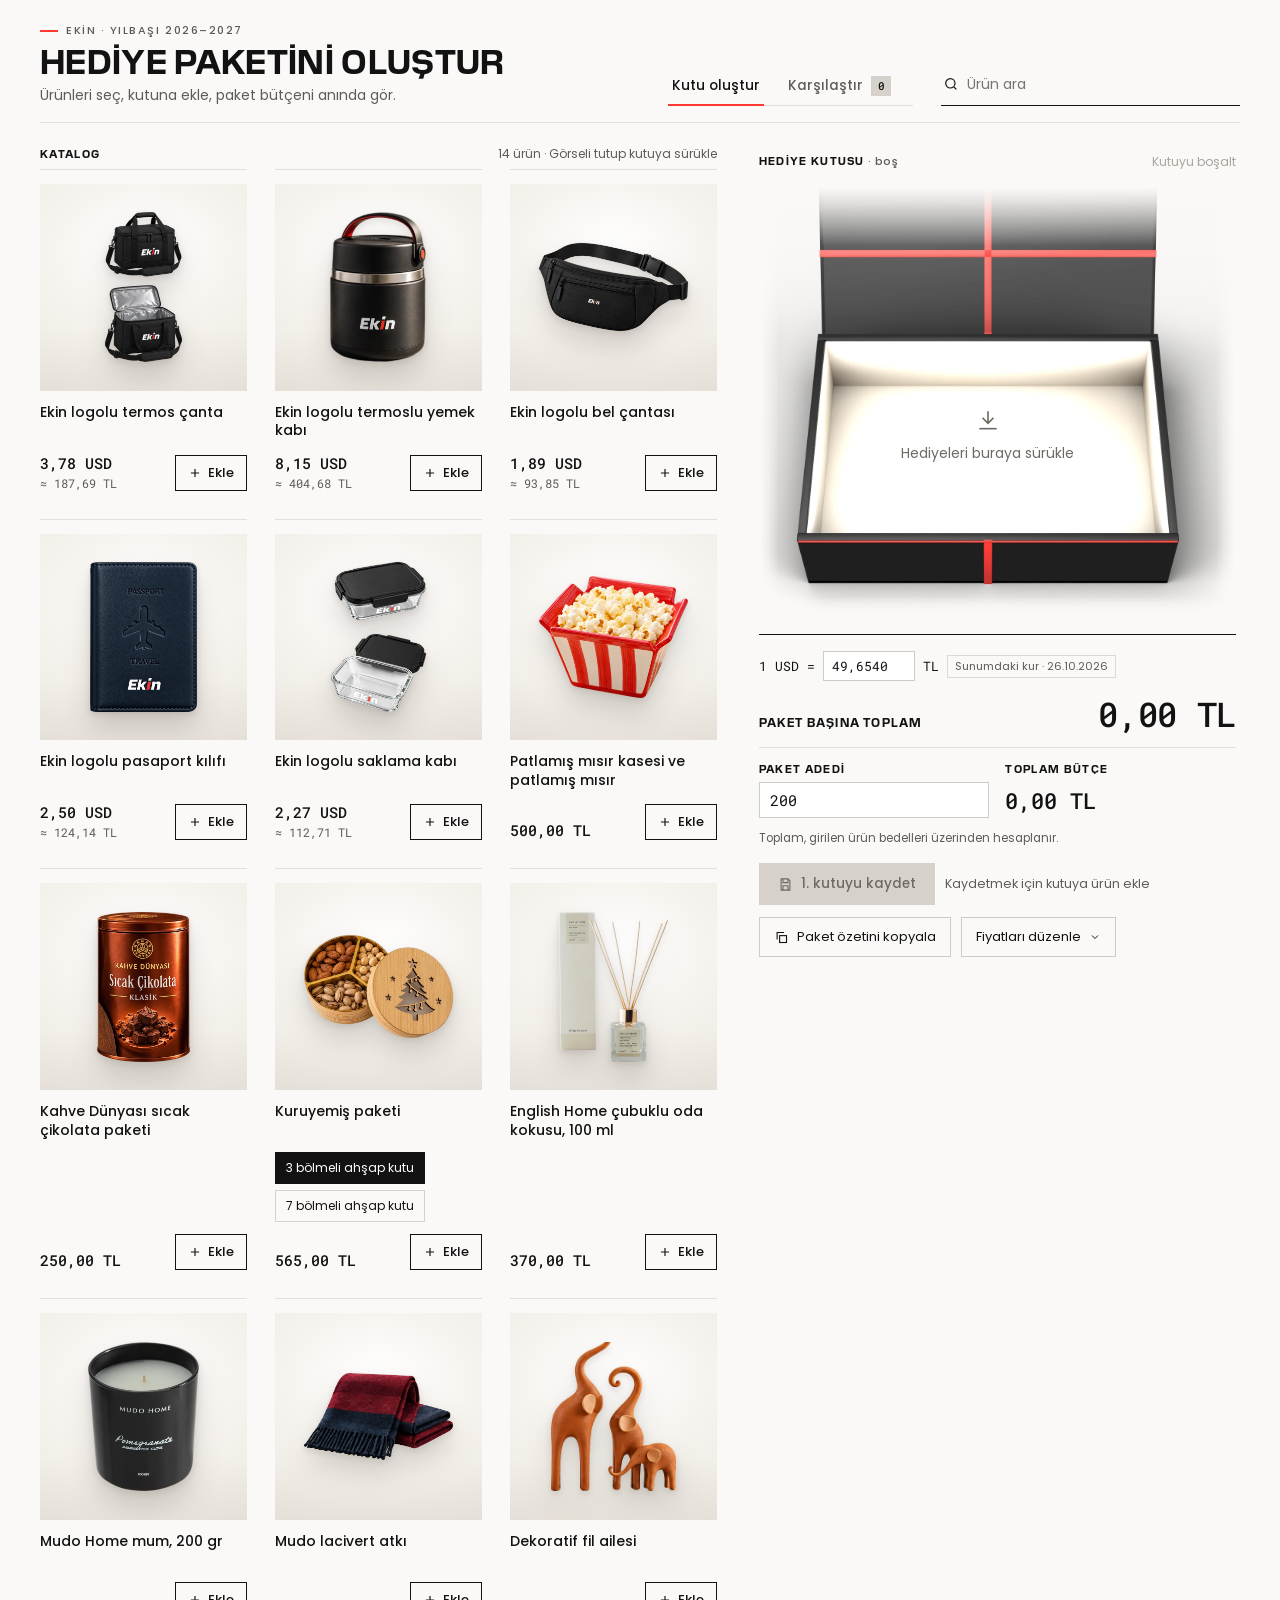
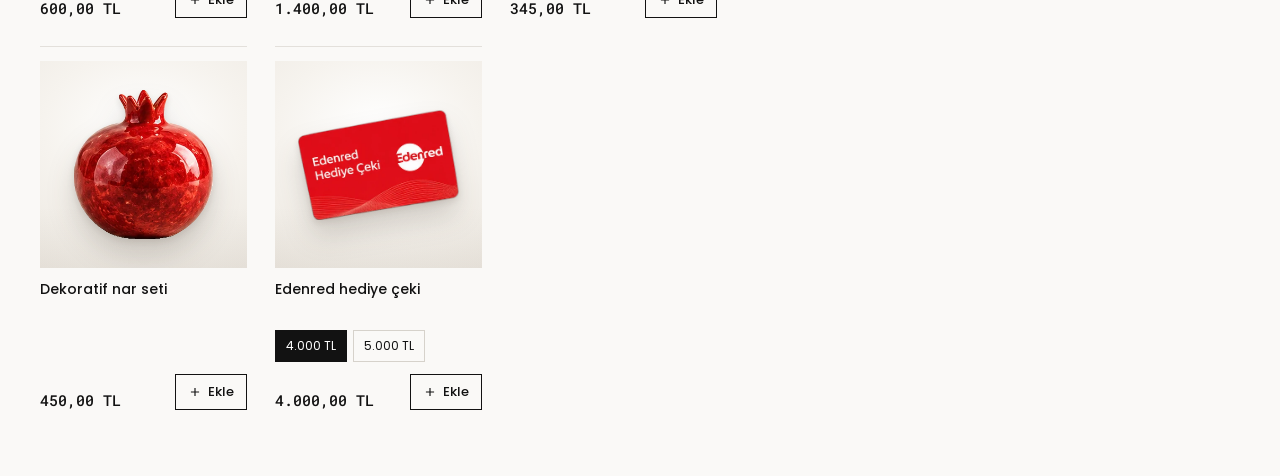
==== index.html @ c3c45898 "Add files via upload" ====
<!doctype html>
<html lang="tr">
<head>
<meta charset="utf-8">
<meta name="viewport" content="width=device-width, initial-scale=1">
<title>Hediye Paketini Oluştur · Ekin</title>
<meta name="description" content="Ürünleri seç, kutuna ekle, paket bütçeni anında gör.">
<link rel="icon" href="data:image/svg+xml,%3Csvg xmlns='http://www.w3.org/2000/svg' viewBox='0 0 32 32'%3E%3Crect width='32' height='32' fill='%23121212'/%3E%3Crect x='14.5' width='3' height='32' fill='%23FF3932'/%3E%3Crect y='11' width='32' height='3' fill='%23FF3932'/%3E%3C/svg%3E">
<link rel="preconnect" href="https://fonts.googleapis.com">
<link rel="preconnect" href="https://fonts.gstatic.com" crossorigin>
<link rel="stylesheet" href="https://fonts.googleapis.com/css2?family=Archivo:wdth,wght@125,700;125,800&family=Poppins:wght@400;500;600&family=Roboto+Mono:wght@400;500&display=swap">
<link rel="stylesheet" href="css/style.css">
</head>
<body>
<div class="page">
  <header class="top">
    <div>
      <div class="eyebrow"><i></i>Ekin · Yılbaşı 2026–2027</div>
      <h1 class="disp">Hediye paketini oluştur</h1>
      <p class="lead">Ürünleri seç, kutuna ekle, paket bütçeni anında gör.</p>
    </div>
    <div class="topright">
      <div class="tabs" role="tablist" aria-label="Görünüm">
        <button type="button" role="tab" id="tab-build" aria-controls="view-build" aria-selected="true">Kutu oluştur</button>
        <button type="button" role="tab" id="tab-compare" aria-controls="view-compare" aria-selected="false">Karşılaştır <span class="tcount mono" id="savedCount">0</span></button>
      </div>
      <label class="search" id="searchWrap">
        <svg width="16" height="16" viewBox="0 0 24 24" fill="none" stroke="currentColor" stroke-width="1.8" aria-hidden="true"><circle cx="11" cy="11" r="7"/><path d="M20 20l-3.5-3.5"/></svg>
        <span class="sr">Ürün ara</span>
        <input type="search" id="search" placeholder="Ürün ara" autocomplete="off">
      </label>
    </div>
  </header>

  <!-- ============ KUTU OLUŞTUR ============ -->
  <main id="view-build" role="tabpanel" aria-labelledby="tab-build" class="view">
    <div class="wrap">
      <section aria-label="Ürün kataloğu">
        <div class="cathead">
          <span class="lbl">Katalog</span>
          <span class="muted small"><span id="catCount">14 ürün</span> · Görseli tutup kutuya sürükle</span>
        </div>
        <div class="grid" id="grid"></div>
        <p class="empty" id="noResults" hidden></p>
      </section>

      <aside class="side" id="kutu" aria-label="Hediye kutusu ve bütçe">
        <div class="boxhead">
          <span class="lbl">Hediye kutusu <span class="muted boxmeta" id="boxMeta">· boş</span></span>
          <span class="headbtns">
            <button type="button" class="tbtn" id="newBox" hidden>Yeni kutu başlat</button>
            <button type="button" class="tbtn" id="clearBox" disabled>Kutuyu boşalt</button>
          </span>
        </div>

        <div class="gbox" id="gbox">
          <img class="g-lid" src="assets/box/lid.webp" alt="" draggable="false">
          <img class="g-body" src="assets/box/body.webp" alt="" draggable="false">
          <svg class="hl" viewBox="0 0 100 100" preserveAspectRatio="none" aria-hidden="true"><polygon id="hlPoly" points=""/></svg>
          <div class="g-open">
            <div class="drop" id="dropMsg">
              <svg width="26" height="26" viewBox="0 0 24 24" fill="none" stroke="currentColor" stroke-width="1.5" aria-hidden="true"><path d="M12 4v11M7 10l5 5 5-5"/><path d="M4 20h16"/></svg>
              <span id="dropText">Hediyeleri buraya sürükle</span>
            </div>
          </div>
          <div class="g-in" id="liner"><div class="tiles" id="tiles"></div></div>
          <img class="g-front" src="assets/box/front.webp" alt="" draggable="false">
        </div>

        <div class="lines" id="lines"></div>

        <div class="sum">
          <div class="rate">
            <label for="rate" class="mono">1 USD =</label>
            <input id="rate" inputmode="decimal" autocomplete="off">
            <span class="mono">TL</span>
            <span class="tag" id="rateTag"></span>
            <button type="button" class="tbtn" id="resetRate" hidden>Sunumdaki kura dön</button>
          </div>
          <div class="warnTxt" id="rateBad" hidden>Geçerli bir kur gir. USD ürünler hesaba katılamıyor.</div>

          <div class="big">
            <span class="k" id="ppLabel">Paket başına toplam</span>
            <span class="v mono" id="ppValue" aria-live="polite">0,00 TL</span>
          </div>
          <div class="warn" id="missWarn" role="status" hidden>
            <svg width="16" height="16" viewBox="0 0 24 24" fill="none" stroke="currentColor" stroke-width="1.8" aria-hidden="true"><path d="M12 3l10 18H2z"/><path d="M12 10v5M12 18v.5"/></svg>
            <span id="missText"></span>
          </div>

          <div class="row2">
            <div class="fld">
              <label for="pack" class="lbl">Paket adedi</label>
              <input id="pack" inputmode="numeric" autocomplete="off">
            </div>
            <div class="fld">
              <span class="lbl" id="budgetLabel">Toplam bütçe</span>
              <span class="budget mono" id="budgetValue" aria-live="polite">0,00 TL</span>
            </div>
          </div>
          <p class="note">Toplam, girilen ürün bedelleri üzerinden hesaplanır.</p>

          <div class="saveArea" id="saveArea"></div>

          <div class="saved" id="savedWrap" hidden>
            <div class="savedHead"><span class="lbl">Kaydedilen kutular</span><button type="button" class="tbtn" data-goto="compare">Karşılaştır</button></div>
            <ul class="savedList" id="savedList"></ul>
          </div>

          <div class="acts">
            <button type="button" class="sbtn" id="copyBtn">
              <svg width="15" height="15" viewBox="0 0 24 24" fill="none" stroke="currentColor" stroke-width="1.8" aria-hidden="true"><rect x="9" y="9" width="11" height="11"/><path d="M5 15V4h11"/></svg>
              <span>Paket özetini kopyala</span>
            </button>
            <button type="button" class="sbtn" id="editToggle" aria-expanded="false" aria-controls="editor">
              Fiyatları düzenle
              <svg class="chev" width="12" height="12" viewBox="0 0 24 24" fill="none" stroke="currentColor" stroke-width="2" aria-hidden="true"><path d="M6 9l6 6 6-6"/></svg>
            </button>
          </div>
          <pre class="copyOut mono" id="copyOut" hidden></pre>
          <div class="ed" id="editor" hidden></div>
        </div>
      </aside>
    </div>
  </main>

  <!-- ============ KARŞILAŞTIR ============ -->
  <section id="view-compare" role="tabpanel" aria-labelledby="tab-compare" class="view" hidden>
    <div class="cmpTop">
      <div>
        <span class="lbl">Kutuları karşılaştır</span>
        <p class="muted small" id="cmpBasis"></p>
      </div>
      <div class="acts" style="margin-top:0">
        <button type="button" class="sbtn" id="copyCompare">
          <svg width="15" height="15" viewBox="0 0 24 24" fill="none" stroke="currentColor" stroke-width="1.8" aria-hidden="true"><rect x="9" y="9" width="11" height="11"/><path d="M5 15V4h11"/></svg>
          <span>Karşılaştırmayı kopyala</span>
        </button>
      </div>
    </div>
    <div id="compareBody"></div>
    <pre class="copyOut mono" id="copyOut2" hidden></pre>
  </section>
</div>

<div class="mbar" id="mbar">
  <div>
    <div class="mk" id="mbarLabel">Paket başına toplam</div>
    <div class="mv mono" id="mbarValue">0,00 TL</div>
  </div>
  <a href="#kutu">Kutuya git</a>
</div>

<div class="toast" id="toast" role="status" aria-live="polite" hidden><span id="toastText"></span><button type="button" class="tbtn light" id="toastUndo" hidden>Geri al</button></div>
<div id="ghostLayer" aria-hidden="true"></div>
<div class="sr" id="live" aria-live="polite"></div>

<script src="js/data.js"></script>
<script src="js/app.js"></script>
</body>
</html>
---- css/style.css ----
/* Ekin · Hediye paketini oluştur */

/* Pilat kurumsal fontu (General Type Studio) — assets/fonts/Pilat-Bold.woff2 */
@font-face {
  font-family: 'Pilat';
  src: url('../assets/fonts/Pilat-Bold.woff2') format('woff2');
  font-weight: 700 800;
  font-display: swap;
}

:root {
  --red: #FF3932;
  --ink: #121212;
  --bg: #FAF9F7;
  --plane: #F1EEE9;
  --line: #E3E0DB;
  --line2: #EDEAE5;
  --muted: #5E5B57;
  --spring: cubic-bezier(.34, 1.56, .64, 1);
  --out: cubic-bezier(.2, .8, .2, 1);
}

* { box-sizing: border-box; }
html { scroll-behavior: smooth; }
body {
  margin: 0; background: var(--bg); color: var(--ink);
  font-family: 'Poppins', system-ui, sans-serif; -webkit-font-smoothing: antialiased;
}
button, input, select { font: inherit; color: inherit; }
[hidden] { display: none !important; }
a { color: var(--ink); }
a:hover { color: var(--red); }
.mono { font-family: 'Roboto Mono', ui-monospace, monospace; font-variant-numeric: tabular-nums; }
.disp { font-family: 'Pilat', 'Archivo', sans-serif; font-stretch: 125%; font-weight: 800; text-transform: uppercase; letter-spacing: .01em; }
.sr { position: absolute; width: 1px; height: 1px; padding: 0; margin: -1px; overflow: hidden; clip: rect(0,0,0,0); white-space: nowrap; border: 0; }
.muted { color: var(--muted); }
.small { font-size: 12px; }
.lbl { font-family: 'Pilat', 'Poppins', sans-serif; font-size: 11px; letter-spacing: .12em; text-transform: uppercase; font-weight: 700; }

.page { max-width: 1440px; margin: 0 auto; padding: 22px 40px 48px; }

/* ---------- üst bölüm ---------- */
.top { display: flex; align-items: flex-end; justify-content: space-between; gap: 24px; flex-wrap: wrap; padding-bottom: 16px; border-bottom: 1px solid var(--line); }
.eyebrow { font-size: 11px; letter-spacing: .14em; text-transform: uppercase; color: var(--muted); font-weight: 500; display: flex; align-items: center; gap: 8px; }
.eyebrow i { display: inline-block; width: 18px; height: 2px; background: var(--red); }
h1.disp { margin: 6px 0 4px; font-size: 34px; line-height: 1.05; }
.lead { margin: 0; font-size: 14px; color: var(--muted); }
.topright { display: flex; align-items: flex-end; gap: 28px; flex-wrap: wrap; }
.tabs { display: flex; gap: 2px; border-bottom: 1px solid var(--line); }
.tabs button { position: relative; border: 0; background: transparent; padding: 8px 4px 9px; margin-right: 18px; font-size: 13.5px; font-weight: 500; color: var(--muted); cursor: pointer; display: inline-flex; align-items: center; gap: 8px; }
.tabs button[aria-selected="true"] { color: var(--ink); }
.tabs button::after { content: ""; position: absolute; left: 0; right: 0; bottom: -1px; height: 2px; background: var(--red); transform: scaleX(0); transform-origin: left; transition: transform .35s var(--out); }
.tabs button[aria-selected="true"]::after { transform: scaleX(1); }
.tabs button:focus-visible { outline: 2px solid var(--red); outline-offset: 2px; }
.tcount { min-width: 20px; height: 20px; padding: 0 6px; display: inline-flex; align-items: center; justify-content: center; font-size: 11px; background: var(--ink); color: #fff; }
.tcount.zero { background: #D6D2CB; color: var(--ink); }
.search { display: flex; align-items: center; gap: 8px; border-bottom: 1px solid var(--ink); padding: 6px 2px; min-width: 240px; }
.search input { border: 0; background: transparent; outline: none; font-size: 14px; width: 100%; padding: 4px 0; }
.search svg { flex: none; }

.view { animation: viewIn .45s var(--out); }
@keyframes viewIn { from { opacity: 0; transform: translateY(10px); } to { opacity: 1; transform: none; } }

/* ---------- katalog ---------- */
.wrap { display: grid; grid-template-columns: minmax(0, 7fr) minmax(0, 5fr); gap: 40px; align-items: start; padding-top: 22px; }
.cathead { display: flex; justify-content: space-between; align-items: baseline; gap: 12px; margin-bottom: 6px; }
.grid { display: grid; grid-template-columns: repeat(auto-fill, minmax(196px, 1fr)); column-gap: 28px; row-gap: 10px; }
.pc { border-top: 1px solid var(--line); padding: 14px 0 18px; display: flex; flex-direction: column; gap: 12px; }
.pimg { position: relative; aspect-ratio: 1 / 1; background: radial-gradient(115% 85% at 50% 32%, #FFFFFF 0%, #F6F3EE 42%, #EAE5DD 100%); display: flex; align-items: center; justify-content: center; cursor: grab; touch-action: pan-y; user-select: none; -webkit-user-select: none; -webkit-touch-callout: none; overflow: hidden; }
.pimg::before { content: ""; position: absolute; left: 0; right: 0; bottom: 0; height: 30%; background: linear-gradient(rgba(60, 45, 30, 0), rgba(60, 45, 30, .045)); pointer-events: none; }
.pimg img { position: relative; max-width: 78%; max-height: 78%; width: auto; height: auto; object-fit: contain; pointer-events: none; filter: drop-shadow(0 16px 14px rgba(50, 36, 22, .16)) drop-shadow(0 3px 3px rgba(50, 36, 22, .12)); transition: transform .45s var(--spring), opacity .25s, filter .3s; }
.pc:hover .pimg img { transform: translateY(-6px) scale(1.03); filter: drop-shadow(0 24px 18px rgba(50, 36, 22, .18)) drop-shadow(0 4px 4px rgba(50, 36, 22, .1)); }
.pimg.press img { transform: scale(.94); }
.pimg.lifting img { opacity: .18; transform: scale(.9); filter: grayscale(1); }
.pimg::after { content: ""; position: absolute; inset: 0; border: 1.5px solid var(--red); opacity: 0; transform: scale(.98); transition: opacity .2s, transform .3s var(--out); pointer-events: none; }
.pimg.lifting::after { opacity: .5; transform: none; border-style: dashed; }
.inbox { position: absolute; left: 10px; top: 10px; font-size: 11px; font-weight: 500; background: var(--ink); color: #fff; padding: 3px 8px; letter-spacing: .02em; }
.inbox.pop { animation: pop .45s var(--spring); }
@keyframes pop { 0% { transform: scale(.6); } 100% { transform: scale(1); } }
.upl { position: relative; display: flex; flex-direction: column; align-items: center; justify-content: center; gap: 8px; font-size: 13px; color: var(--muted); cursor: pointer; padding: 24px; text-align: center; border: 1px dashed #BDB8B0; width: 72%; height: 72%; }
.upl:hover { border-color: var(--red); color: var(--ink); }
.upl input { position: absolute; width: 1px; height: 1px; opacity: 0; }
.upl:focus-within { outline: 2px solid var(--red); outline-offset: 2px; }
.pname { margin: 0; font-size: 14px; font-weight: 500; line-height: 1.35; min-height: 38px; }
.seg { display: flex; flex-wrap: wrap; gap: 6px; }
.seg button { border: 1px solid #D6D2CB; background: transparent; font-size: 12px; padding: 5px 10px; cursor: pointer; min-height: 32px; transition: background .2s, color .2s, border-color .2s; }
.seg button[aria-pressed="true"] { border-color: var(--ink); background: var(--ink); color: #fff; }
.prow { display: flex; align-items: flex-end; justify-content: space-between; gap: 10px; margin-top: auto; }
.pp { display: flex; flex-direction: column; gap: 2px; min-width: 0; }
.pmain { font-size: 15px; font-weight: 500; }
.psub { font-size: 12px; color: var(--muted); }
.pmiss { font-size: 13px; color: #A8261F; }
.add { display: inline-flex; align-items: center; gap: 6px; border: 1px solid var(--ink); background: transparent; padding: 0 12px; height: 36px; font-size: 13px; font-weight: 500; cursor: pointer; flex: none; transition: background .15s, color .15s, transform .2s var(--spring); }
.add:hover { background: var(--ink); color: #fff; }
.add:active { transform: scale(.94); }
.empty { padding: 40px 0; color: var(--muted); font-size: 14px; }
.add:focus-visible, .seg button:focus-visible, .ibtn:focus-visible, .tbtn:focus-visible, .pbtn:focus-visible, .sbtn:focus-visible { outline: 2px solid var(--red); outline-offset: 2px; }

/* ---------- yan alan ---------- */
.side { position: sticky; top: 14px; max-height: calc(100vh - 28px); overflow: auto; padding: 2px 4px 8px 2px; scrollbar-width: thin; }
.boxhead { display: flex; justify-content: space-between; align-items: center; gap: 12px; margin-bottom: 8px; }
.boxmeta { font-family: 'Poppins', system-ui, sans-serif; font-weight: 500; letter-spacing: .04em; text-transform: none; }
.headbtns { display: flex; gap: 14px; }
.tbtn { border: 0; background: transparent; font-size: 12px; text-decoration: underline; text-underline-offset: 3px; cursor: pointer; padding: 6px 0; color: var(--ink); }
.tbtn:hover:not(:disabled) { color: var(--red); }
.tbtn:disabled { color: #A9A49C; cursor: default; text-decoration: none; }
.tbtn.light { color: #fff; }

/* ---------- hediye kutusu (Blender render'ı, 3 katman) ----------
   g-lid: arkadaki kapak · g-body: kutu gövdesi · g-in: ürünler · g-front: ön duvar (ürünlerin alt kısmını örter)
   --op-*: kutu ağzı (iç kenar) · --in-*: ürünlerin dizildiği alan. Değerler render'dan hesaplandı (assets/box/box.json). */
.gbox { position: relative; width: 100%; max-width: 680px; margin: 0 auto; aspect-ratio: var(--ar); transition: transform .45s var(--spring); }
.gbox > img { position: absolute; inset: 0; width: 100%; height: 100%; pointer-events: none; user-select: none; -webkit-user-drag: none; }
.g-lid { transform-origin: 50% 46%; transition: transform .55s var(--spring); }
body.is-dragging .g-lid { transform: translateY(-1.6%); }
.gbox.over .g-lid { transform: translateY(-4.2%) rotate(-1deg); }
.gbox.over { transform: scale(1.015); }
.g-open { position: absolute; left: var(--op-l); top: var(--op-t); width: var(--op-w); height: var(--op-h); pointer-events: none; }
.g-in { position: absolute; left: var(--in-l); top: var(--in-t); width: var(--in-w); height: var(--in-h); }
.g-front { z-index: 2; }
.hl { position: absolute; inset: 0; width: 100%; height: 100%; overflow: visible; opacity: 0; transition: opacity .2s; pointer-events: none; }
.hl polygon { fill: rgba(255, 57, 50, .04); stroke: var(--red); stroke-width: 1.6; stroke-dasharray: 6 5; vector-effect: non-scaling-stroke; }
body.is-dragging .hl { opacity: .45; }
.gbox.over .hl { opacity: 1; }
.gbox.over .hl polygon { stroke-dasharray: none; fill: rgba(255, 57, 50, .06); }
.drop { position: absolute; inset: 0; font-size: 14px; color: #6E6A64; text-align: center; display: flex; flex-direction: column; align-items: center; justify-content: center; gap: 10px; transition: opacity .25s, transform .4s var(--spring); }
.drop svg { transition: transform .45s var(--spring); }
body.is-dragging .drop svg { transform: translateY(4px); animation: nudge 1s ease-in-out infinite; }
.gbox.over .drop { color: var(--ink); transform: scale(1.04); }
@keyframes nudge { 50% { transform: translateY(9px); } }
.tiles { position: relative; width: 100%; height: 100%; }
.bt { position: absolute; display: flex; flex-direction: column; align-items: center; justify-content: flex-end; }
.bt img { max-width: 100%; max-height: 100%; object-fit: contain; filter: drop-shadow(0 8px 6px rgba(30, 22, 14, .22)) drop-shadow(0 2px 2px rgba(30, 22, 14, .14)); pointer-events: none; }
.bt.hide { visibility: hidden; }
.bt .ph { font-size: 11px; color: var(--muted); border: 1px dashed #BDB8B0; display: flex; align-items: center; justify-content: center; text-align: center; padding: 6px; width: 100%; height: 100%; background: rgba(255,255,255,.5); }
.qb { position: absolute; right: 0; top: 0; font-size: 11px; background: var(--ink); color: #fff; padding: 2px 6px; z-index: 3; }
.qb.pop { animation: pop .45s var(--spring); }



/* box-geometry */
.gbox { --ar: 1250 / 1130; --op-l: 9.830%; --op-t: 35.806%; --op-w: 76.339%; --op-h: 44.869%; --in-l: 16.501%; --in-t: 19.806%; --in-w: 62.998%; --in-h: 63.869%; }

/* ---------- satırlar ---------- */
.lines { margin-top: 14px; border-top: 1px solid var(--line); }
.lines:empty { border-top: 0; }
.ln { display: grid; grid-template-columns: 40px minmax(0, 1fr) auto auto 32px; gap: 10px; align-items: center; padding: 10px 0; border-bottom: 1px solid var(--line2); }
.ln.enter { animation: lnIn .45s var(--out); }
@keyframes lnIn { from { opacity: 0; transform: translateX(14px); } to { opacity: 1; transform: none; } }
.lth { width: 40px; height: 40px; background: radial-gradient(circle at 50% 35%, #FFFFFF, #ECE7E0); display: flex; align-items: center; justify-content: center; }
.lth img { max-width: 34px; max-height: 34px; object-fit: contain; }
.lname { font-size: 13px; font-weight: 500; line-height: 1.3; }
.lunit { font-size: 11.5px; color: var(--muted); margin-top: 2px; }
.lmiss { display: flex; gap: 6px; align-items: center; margin-top: 6px; flex-wrap: wrap; }
.lmiss input, .ed input { width: 124px; border: 1px solid #CFCAC2; background: #fff; padding: 5px 8px; font-size: 13px; font-family: 'Roboto Mono', monospace; }
.lmiss select, .ed select { border: 1px solid #CFCAC2; background: #fff; padding: 5px 6px; font-size: 12.5px; }
.warnTxt { font-size: 11.5px; color: #A8261F; margin-top: 6px; }
.qty { display: flex; align-items: center; border: 1px solid #D6D2CB; height: 32px; }
.ibtn { width: 30px; height: 30px; border: 0; background: transparent; cursor: pointer; display: flex; align-items: center; justify-content: center; padding: 0; transition: color .15s, transform .2s var(--spring); }
.ibtn:hover:not(:disabled) { color: var(--red); }
.ibtn:active:not(:disabled) { transform: scale(.85); }
.ibtn:disabled { color: #BDB8B0; cursor: default; }
.qty span { min-width: 24px; text-align: center; font-size: 13px; display: inline-block; }
.qty span.bump { animation: pop .35s var(--spring); }
.ltot { font-size: 13px; text-align: right; min-width: 92px; }
.rm { width: 32px; height: 32px; }

/* ---------- özet ---------- */
.sum { margin-top: 18px; padding-top: 16px; border-top: 1.5px solid var(--ink); }
.rate { display: flex; align-items: center; gap: 8px; flex-wrap: wrap; font-size: 13px; }
.rate input { width: 92px; border: 1px solid #CFCAC2; background: #fff; padding: 5px 8px; font-size: 13px; font-family: 'Roboto Mono', monospace; }
.tag { font-size: 11px; color: var(--muted); border: 1px solid #DDD9D2; padding: 2px 7px; }
.big { display: flex; justify-content: space-between; align-items: flex-end; gap: 12px; margin-top: 16px; }
.big .v { font-size: 34px; font-weight: 500; line-height: 1; letter-spacing: -.01em; }
.big .k { font-family: 'Pilat', 'Poppins', sans-serif; font-size: 12px; letter-spacing: .1em; text-transform: uppercase; font-weight: 700; }
.warn { margin-top: 10px; display: flex; gap: 8px; align-items: flex-start; font-size: 12.5px; color: #7A1A15; background: #FFF1EF; padding: 8px 10px; }
.warn svg { flex: none; margin-top: 1px; }
.row2 { display: grid; grid-template-columns: 1fr 1fr; gap: 16px; margin-top: 16px; padding-top: 14px; border-top: 1px solid var(--line); }
.fld { display: flex; flex-direction: column; gap: 6px; }
.fld input { border: 1px solid #CFCAC2; background: #fff; padding: 7px 10px; font-size: 15px; font-family: 'Roboto Mono', monospace; width: 100%; }
.budget { font-size: 22px; font-weight: 500; padding-top: 4px; }
.note { font-size: 11.5px; color: var(--muted); margin: 12px 0 0; }

.saveArea { display: flex; flex-wrap: wrap; gap: 10px; align-items: center; margin-top: 16px; }
.saveState { font-size: 12.5px; color: var(--muted); display: inline-flex; align-items: center; gap: 6px; }
.acts { display: flex; gap: 10px; margin-top: 12px; flex-wrap: wrap; }
.pbtn { display: inline-flex; align-items: center; gap: 8px; height: 42px; padding: 0 18px; border: 1px solid var(--ink); background: var(--ink); color: #fff; font-size: 13.5px; font-weight: 500; cursor: pointer; transition: background .2s, border-color .2s, transform .2s var(--spring); }
.pbtn:hover:not(:disabled) { background: var(--red); border-color: var(--red); }
.pbtn:active:not(:disabled) { transform: scale(.96); }
.pbtn:disabled { background: #D6D2CB; border-color: #D6D2CB; color: #6E6A64; cursor: default; }
.sbtn { display: inline-flex; align-items: center; gap: 8px; height: 40px; padding: 0 14px; border: 1px solid #CFCAC2; background: transparent; font-size: 13px; cursor: pointer; transition: border-color .2s; }
.sbtn:hover { border-color: var(--ink); }
.chev { transition: transform .3s var(--out); }
[aria-expanded="true"] .chev { transform: rotate(180deg); }

.saved { margin-top: 18px; padding-top: 12px; border-top: 1px solid var(--line); }
.savedHead { display: flex; justify-content: space-between; align-items: center; }
.savedList { list-style: none; margin: 6px 0 0; padding: 0; }
.savedList li { display: grid; grid-template-columns: minmax(0, 1fr) auto auto auto; gap: 10px; align-items: center; padding: 8px 0; border-bottom: 1px solid var(--line2); font-size: 13px; }
.savedList li.active { box-shadow: inset 2px 0 0 var(--red); padding-left: 10px; }
.savedList li.enter { animation: lnIn .5s var(--out); }
.savedList .sname { font-weight: 500; }
.savedList .smeta { font-size: 11.5px; color: var(--muted); }
.savedList .sval { font-size: 12.5px; text-align: right; }
.editing { font-size: 10.5px; letter-spacing: .08em; text-transform: uppercase; color: var(--red); margin-left: 6px; }

.ed { margin-top: 12px; border-top: 1px solid var(--line); }
.edr { display: grid; grid-template-columns: minmax(0, 1fr) auto auto; gap: 8px; align-items: center; padding: 8px 0; border-bottom: 1px solid var(--line2); font-size: 12.5px; }
.edr .tools { grid-column: 1 / -1; display: flex; gap: 12px; }
.edr .tools label { font-size: 11.5px; text-decoration: underline; text-underline-offset: 3px; cursor: pointer; position: relative; }
.edr .tools input { position: absolute; width: 1px; height: 1px; opacity: 0; }
.copyOut { white-space: pre-wrap; font-size: 11.5px; background: #fff; border: 1px solid #DDD9D2; padding: 10px; margin-top: 10px; user-select: all; -webkit-user-select: all; }

/* ---------- sürükleme hayaleti ---------- */
#ghostLayer { position: fixed; inset: 0; pointer-events: none; z-index: 60; }
.ghost { position: absolute; left: 0; top: 0; width: 120px; height: 120px; display: flex; align-items: center; justify-content: center; will-change: transform; }
.ghost .gcard { position: absolute; inset: 0; background: rgba(250, 249, 247, .92); border: 1px solid var(--line); box-shadow: 0 18px 36px rgba(0, 0, 0, .16), 0 4px 10px rgba(0, 0, 0, .08); transition: opacity .25s; }
.ghost.landing .gcard { opacity: 0; }
.ghost img { position: relative; max-width: 84%; max-height: 84%; object-fit: contain; }
.ghost span { position: relative; font-size: 11px; padding: 8px; text-align: center; }
.flyclone { position: fixed; z-index: 55; pointer-events: none; overflow: hidden; transform-origin: 0 0; }

/* ---------- karşılaştırma ---------- */
.cmpTop { display: flex; justify-content: space-between; align-items: flex-end; gap: 16px; flex-wrap: wrap; padding-top: 22px; margin-bottom: 18px; }
.cmpTop p { margin: 6px 0 0; }
.cmpEmpty { padding: 64px 0; text-align: center; color: var(--muted); font-size: 14px; display: flex; flex-direction: column; align-items: center; gap: 16px; }
.cards { display: grid; grid-auto-flow: column; grid-auto-columns: minmax(280px, 380px); gap: 28px; overflow-x: auto; padding-bottom: 8px; scroll-snap-type: x proximity; }
.ccard { scroll-snap-align: start; border-top: 1.5px solid var(--ink); padding-top: 14px; display: flex; flex-direction: column; gap: 12px; animation: viewIn .5s var(--out) backwards; }
.ccard.low { border-top-color: var(--red); }
.ccard .cname { border: 0; border-bottom: 1px solid transparent; background: transparent; font-size: 16px; font-weight: 600; padding: 2px 0; width: 100%; }
.ccard .cname:hover, .ccard .cname:focus { border-bottom-color: var(--line); outline: none; }
.chead { display: flex; justify-content: space-between; align-items: center; gap: 10px; }
.lowtag { font-size: 10.5px; letter-spacing: .08em; text-transform: uppercase; background: var(--red); color: #fff; padding: 3px 7px; white-space: nowrap; }
.difftag { font-size: 11.5px; color: var(--muted); white-space: nowrap; }
.gbox.mini { max-width: none; }
.gbox.mini .qb { font-size: 10px; padding: 1px 4px; }
.gbox.mini .drop { font-size: 12px; }
.cmeta { font-size: 12px; color: var(--muted); }
.cval { font-size: 26px; font-weight: 500; line-height: 1.1; }
.cbud { font-size: 13px; }
.cacts { display: flex; gap: 10px; flex-wrap: wrap; }
.matrix { width: 100%; border-collapse: collapse; margin-top: 36px; font-size: 13px; }
.mwrap { overflow-x: auto; }
.matrix th, .matrix td { padding: 10px 12px; border-bottom: 1px solid var(--line2); text-align: right; vertical-align: middle; }
.matrix th:first-child, .matrix td:first-child { text-align: left; padding-left: 0; }
.matrix thead th { font-family: 'Pilat', 'Poppins', sans-serif; font-size: 11px; letter-spacing: .1em; text-transform: uppercase; font-weight: 700; border-bottom: 1.5px solid var(--ink); }
.matrix .pcell { display: flex; align-items: center; gap: 10px; }
.matrix .pcell img { width: 30px; height: 30px; object-fit: contain; }
.matrix .q { color: var(--muted); font-size: 11.5px; display: block; }
.matrix .no { color: #BDB8B0; }
.matrix tfoot td { font-weight: 500; border-bottom: 0; border-top: 1px solid var(--line); }
.matrix tfoot tr:first-child td { border-top: 1.5px solid var(--ink); }
.matrix .lowc { color: var(--red); }

/* ---------- bildirim, mobil ---------- */
.toast { position: fixed; left: 50%; bottom: 24px; transform: translateX(-50%); z-index: 70; background: var(--ink); color: #fff; font-size: 13px; padding: 10px 16px; display: flex; align-items: center; gap: 16px; box-shadow: 0 10px 30px rgba(0, 0, 0, .2); animation: toastIn .4s var(--spring); max-width: calc(100vw - 32px); }
@keyframes toastIn { from { opacity: 0; transform: translate(-50%, 16px); } to { opacity: 1; transform: translate(-50%, 0); } }
.mbar { display: none; }

@media (max-width: 900px) {
  .page { padding: 16px 16px 104px; }
  h1.disp { font-size: 26px; }
  .topright { width: 100%; gap: 14px; }
  .search { min-width: 0; width: 100%; }
  .wrap { grid-template-columns: 1fr; gap: 28px; }
  .side { position: static; max-height: none; overflow: visible; }
  .grid { grid-template-columns: repeat(2, minmax(0, 1fr)); column-gap: 16px; }
  .ln { grid-template-columns: 36px minmax(0, 1fr) auto 28px; }
  .ln .ltot { grid-column: 2 / 4; text-align: left; min-width: 0; }
  .mbar { display: flex; position: fixed; left: 0; right: 0; bottom: 0; z-index: 40; background: var(--ink); color: #fff; align-items: center; justify-content: space-between; gap: 12px; padding: 10px 16px; }
  .mbar a { color: #fff; font-size: 13px; text-decoration: underline; text-underline-offset: 3px; }
  .mbar .mv { font-size: 18px; }
  .mbar .mk { font-family: 'Pilat', 'Poppins', sans-serif; font-weight: 700; font-size: 10.5px; letter-spacing: .12em; text-transform: uppercase; color: #C9C5BE; }
  .toast { bottom: 76px; }
  .cards { grid-auto-columns: minmax(250px, 82%); }
}

@media (prefers-reduced-motion: reduce) {
  *, *::before, *::after { transition: none !important; animation: none !important; }
}
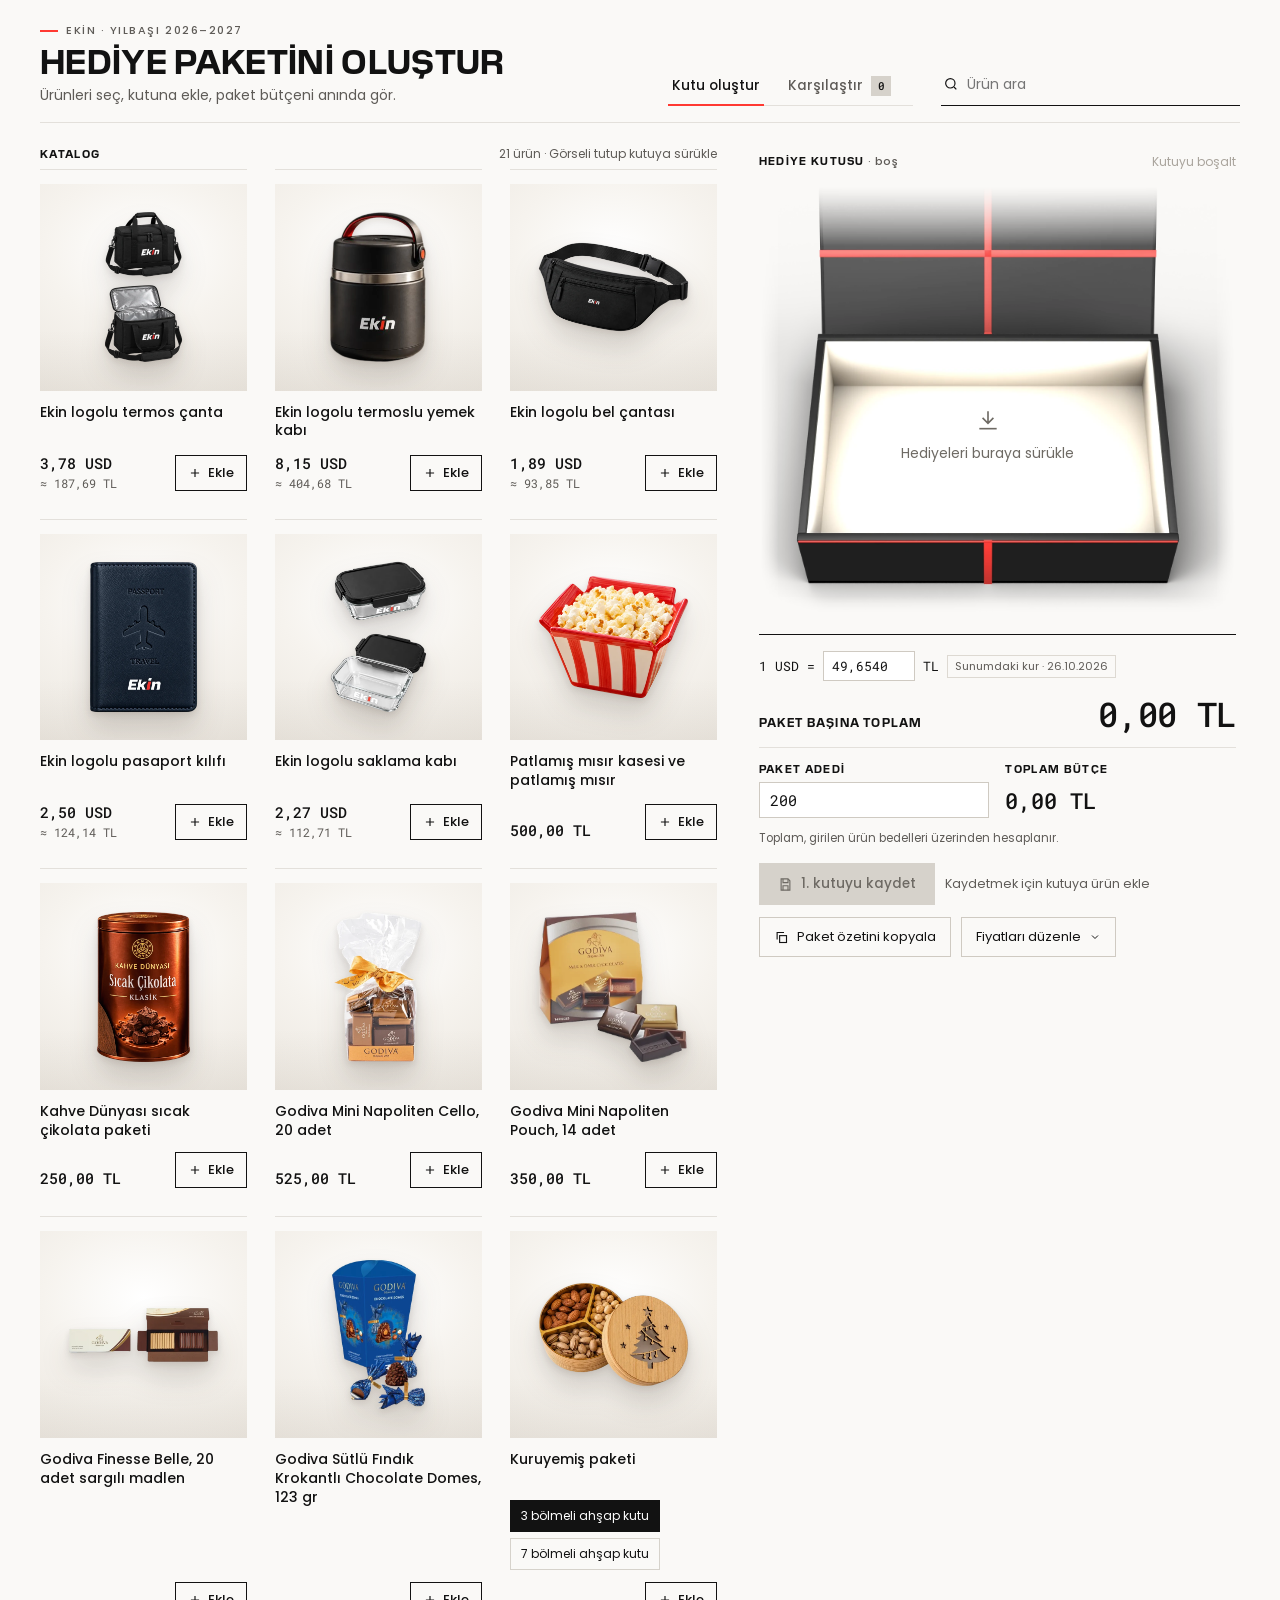
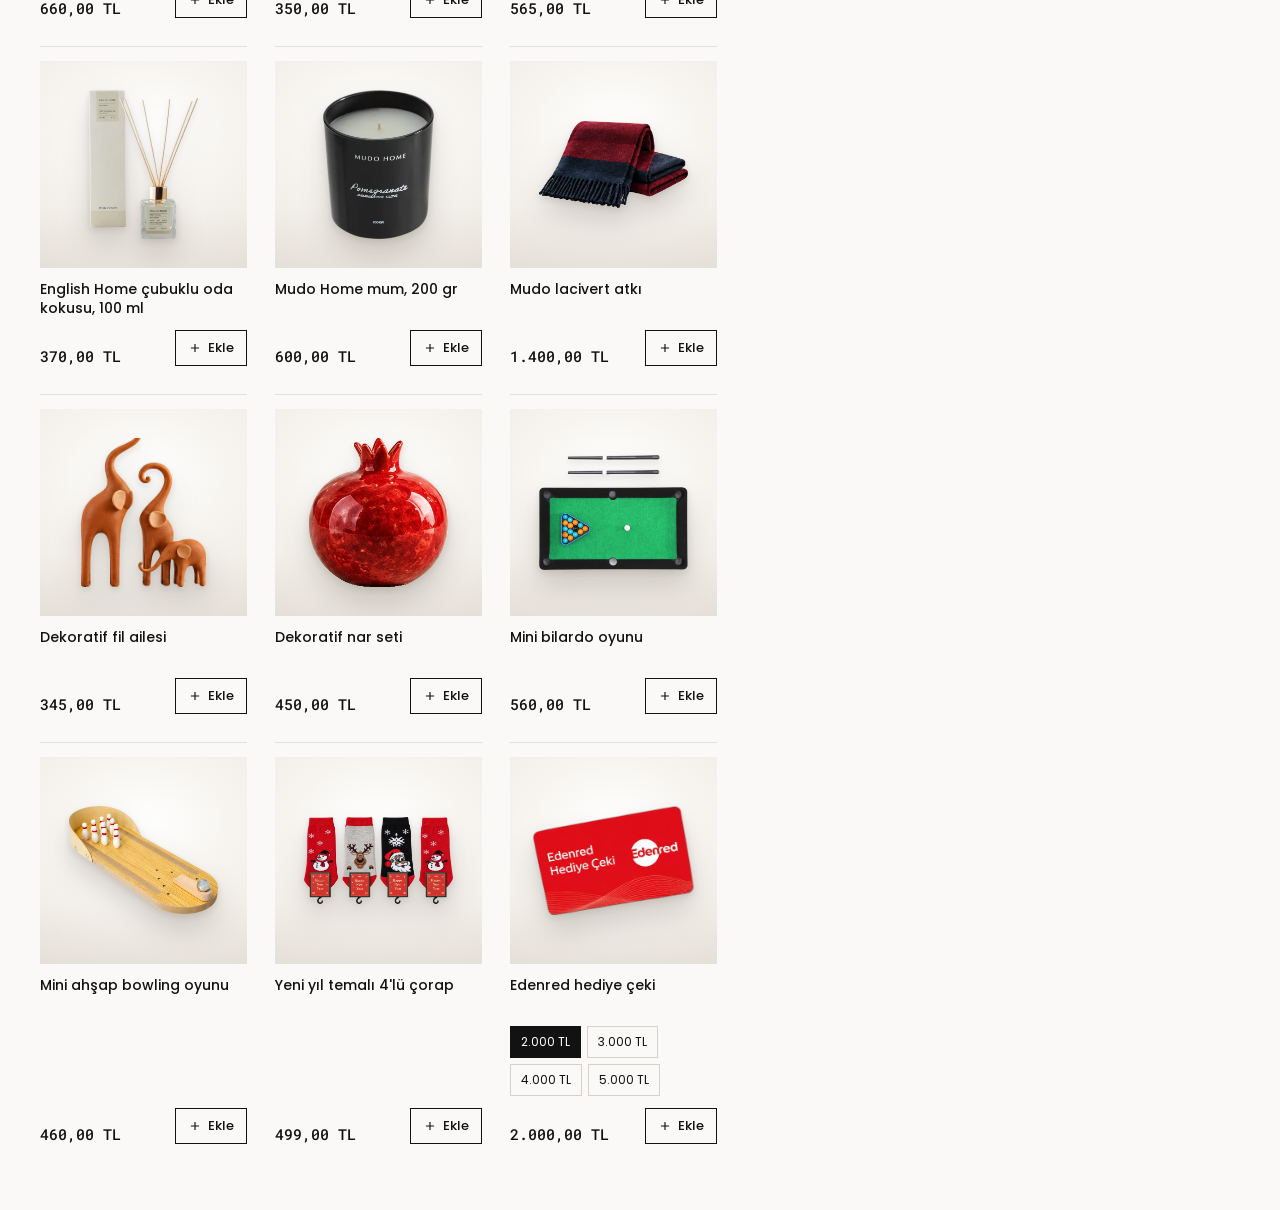
==== commit e11b5494: "Add files via upload" ====
--- a/index.html
+++ b/index.html
@@ -9,7 +9,7 @@
 <link rel="preconnect" href="https://fonts.googleapis.com">
 <link rel="preconnect" href="https://fonts.gstatic.com" crossorigin>
 <link rel="stylesheet" href="https://fonts.googleapis.com/css2?family=Archivo:wdth,wght@125,700;125,800&family=Poppins:wght@400;500;600&family=Roboto+Mono:wght@400;500&display=swap">
-<link rel="stylesheet" href="css/style.css">
+<link rel="stylesheet" href="css/style.css?v=20261027b">
 </head>
 <body>
 <div class="page">
@@ -155,7 +155,7 @@
 <div id="ghostLayer" aria-hidden="true"></div>
 <div class="sr" id="live" aria-live="polite"></div>
 
-<script src="js/data.js"></script>
-<script src="js/app.js"></script>
+<script src="js/data.js?v=20261027b"></script>
+<script src="js/app.js?v=20261027b"></script>
 </body>
 </html>
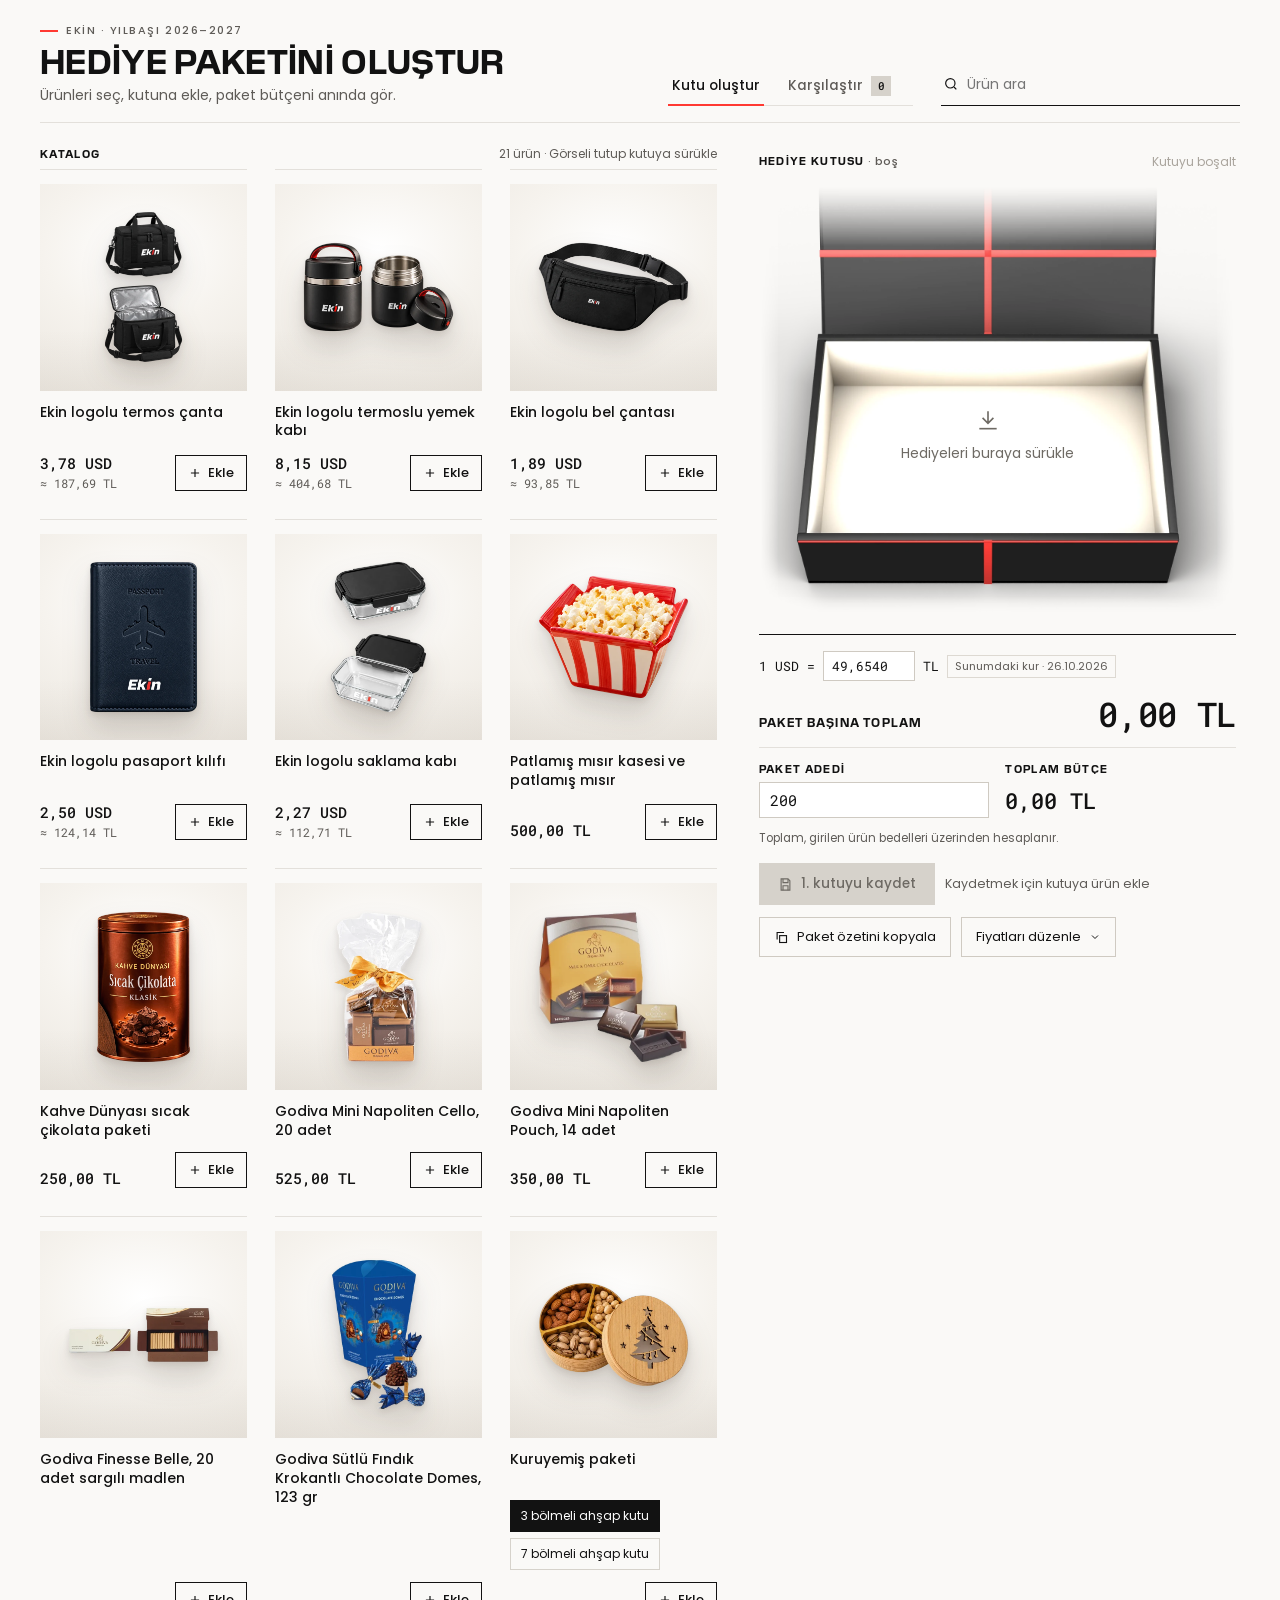
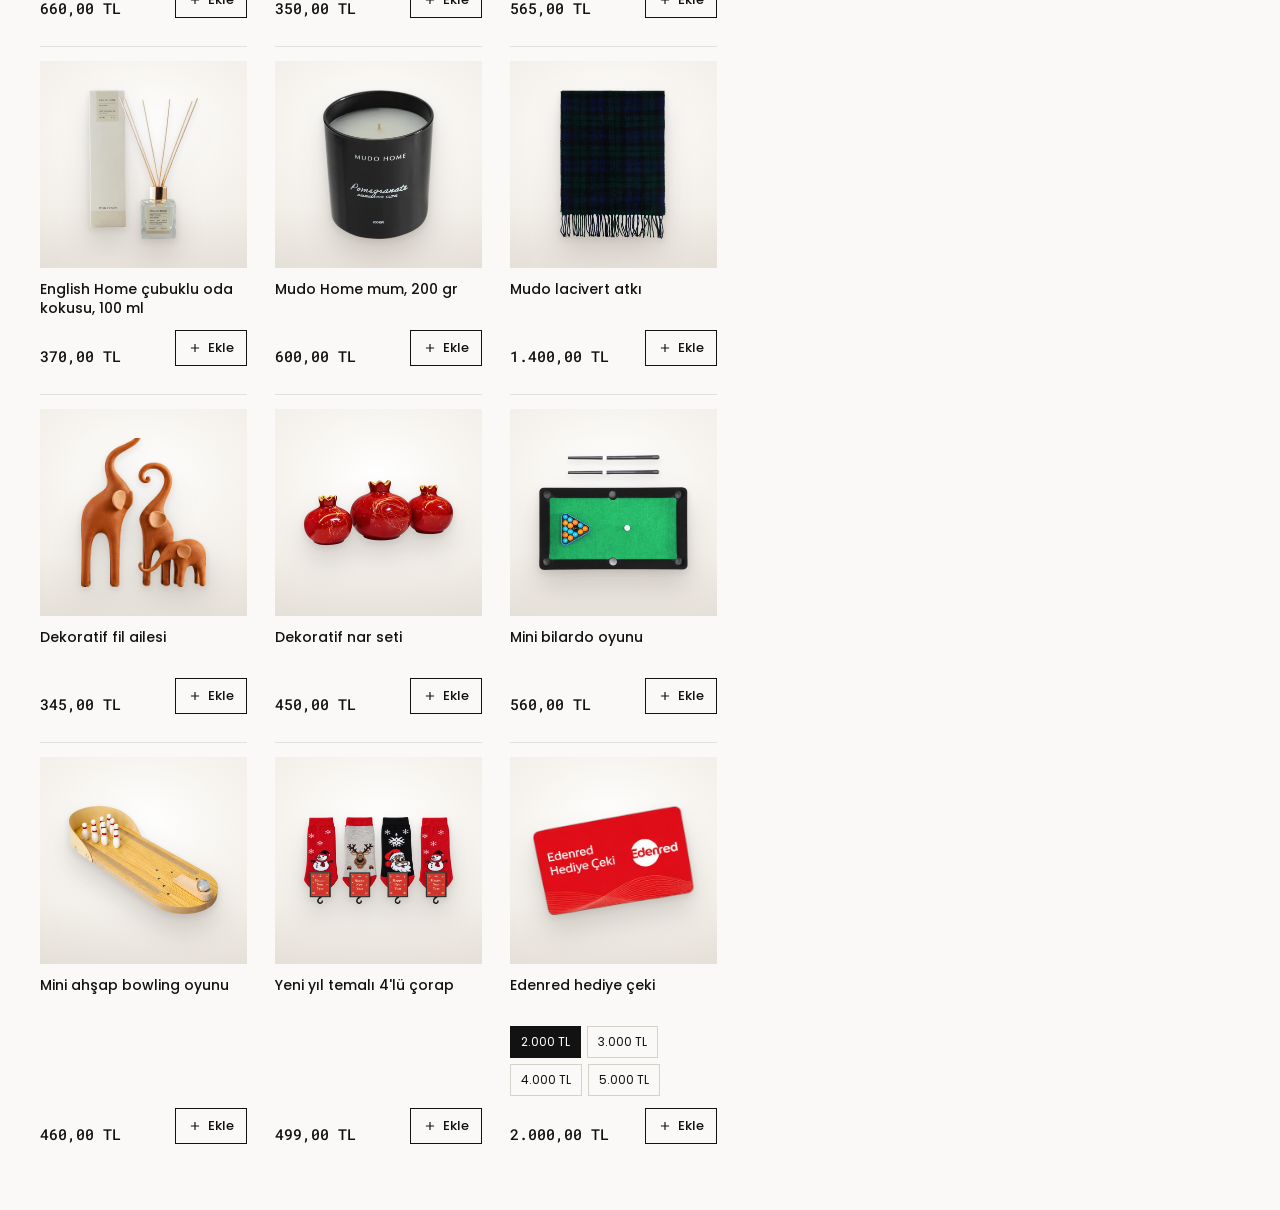
==== commit 96da2c83: "Add files via upload" ====
--- a/index.html
+++ b/index.html
@@ -9,7 +9,7 @@
 <link rel="preconnect" href="https://fonts.googleapis.com">
 <link rel="preconnect" href="https://fonts.gstatic.com" crossorigin>
 <link rel="stylesheet" href="https://fonts.googleapis.com/css2?family=Archivo:wdth,wght@125,700;125,800&family=Poppins:wght@400;500;600&family=Roboto+Mono:wght@400;500&display=swap">
-<link rel="stylesheet" href="css/style.css?v=20261027b">
+<link rel="stylesheet" href="css/style.css?v=20261027e">
 </head>
 <body>
 <div class="page">
@@ -155,7 +155,7 @@
 <div id="ghostLayer" aria-hidden="true"></div>
 <div class="sr" id="live" aria-live="polite"></div>
 
-<script src="js/data.js?v=20261027b"></script>
-<script src="js/app.js?v=20261027b"></script>
+<script src="js/data.js?v=20261027e"></script>
+<script src="js/app.js?v=20261027e"></script>
 </body>
 </html>
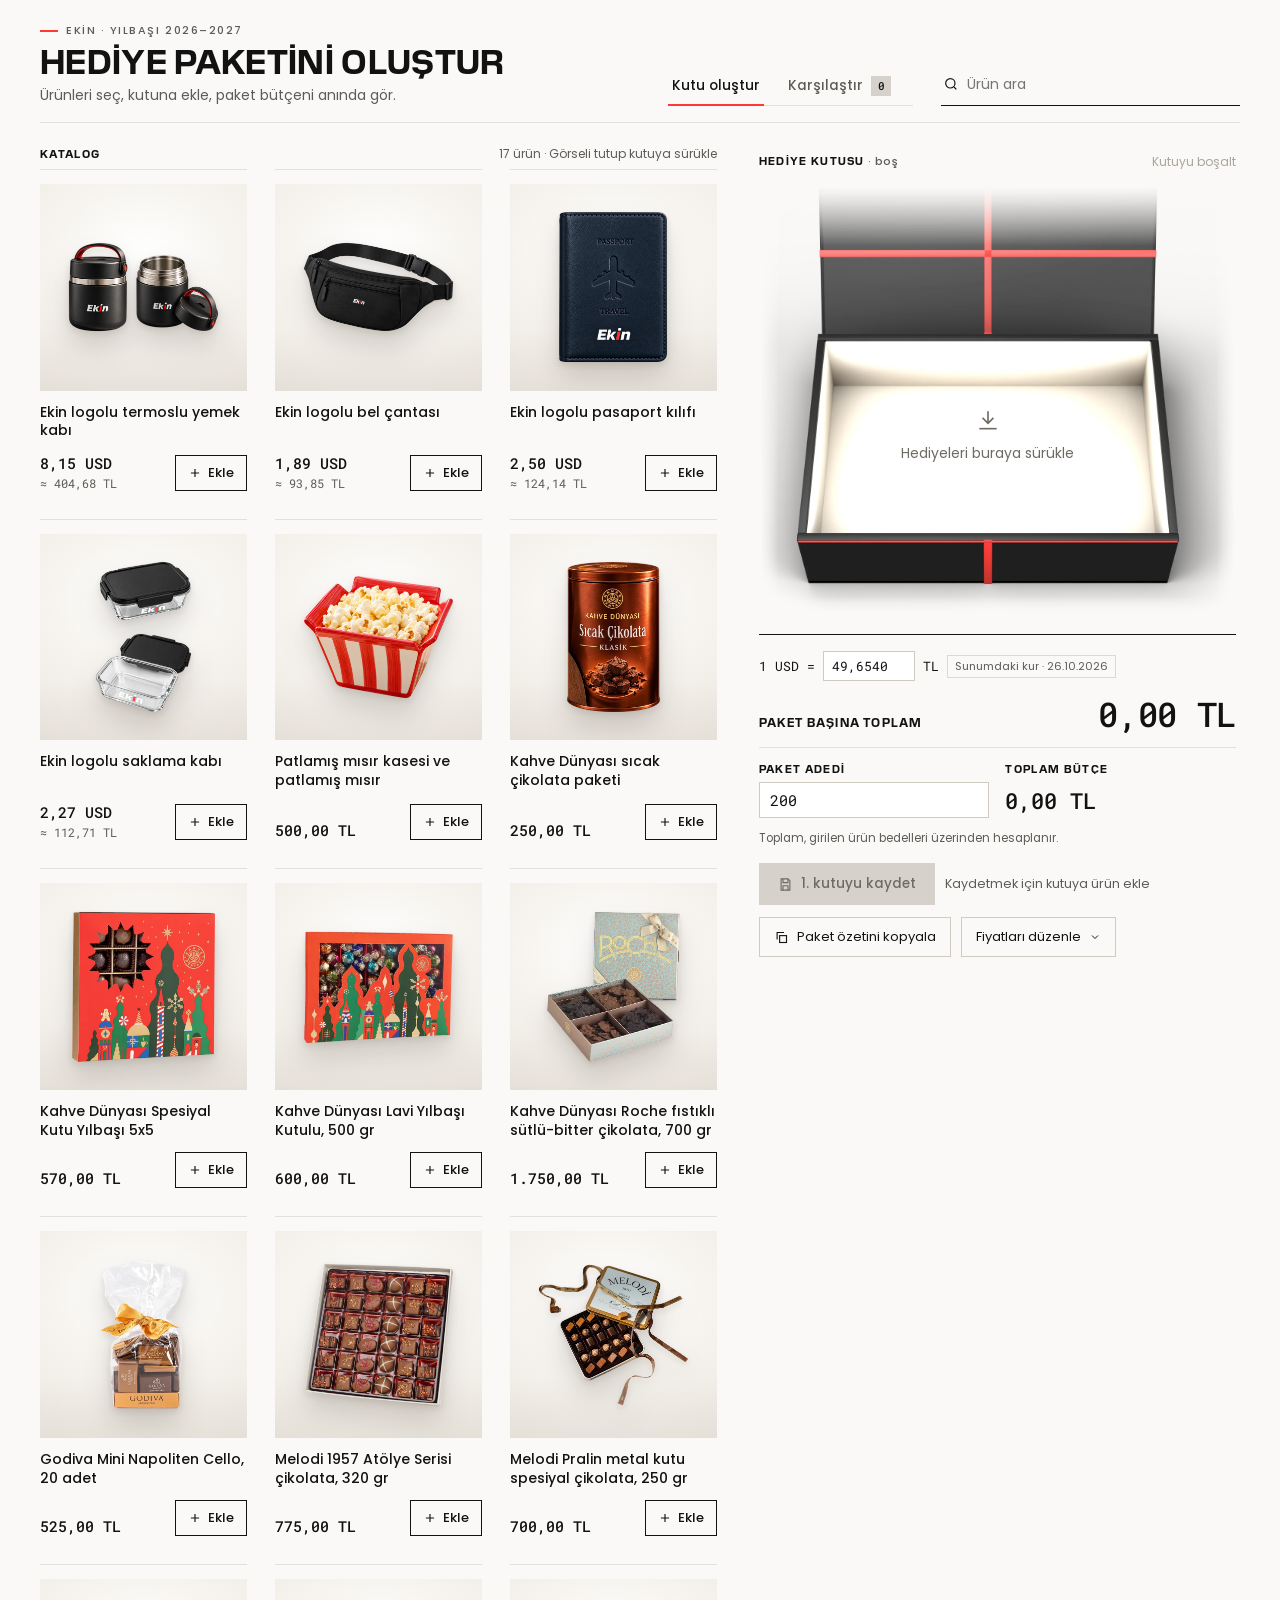
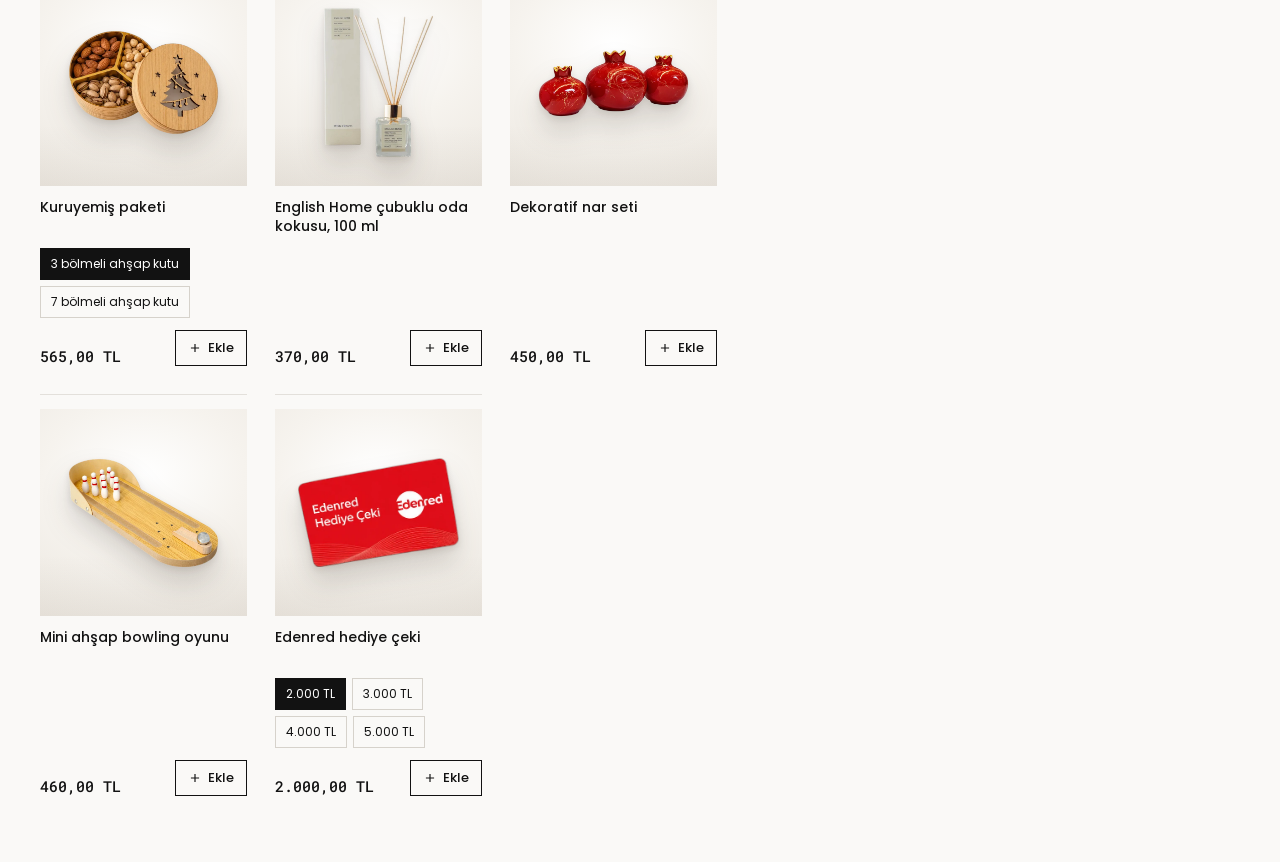
==== commit 2ea0f0b8: "Add files via upload" ====
--- a/index.html
+++ b/index.html
@@ -9,7 +9,7 @@
 <link rel="preconnect" href="https://fonts.googleapis.com">
 <link rel="preconnect" href="https://fonts.gstatic.com" crossorigin>
 <link rel="stylesheet" href="https://fonts.googleapis.com/css2?family=Archivo:wdth,wght@125,700;125,800&family=Poppins:wght@400;500;600&family=Roboto+Mono:wght@400;500&display=swap">
-<link rel="stylesheet" href="css/style.css?v=20261027e">
+<link rel="stylesheet" href="css/style.css?v=20261126c">
 </head>
 <body>
 <div class="page">
@@ -155,7 +155,7 @@
 <div id="ghostLayer" aria-hidden="true"></div>
 <div class="sr" id="live" aria-live="polite"></div>
 
-<script src="js/data.js?v=20261027e"></script>
-<script src="js/app.js?v=20261027e"></script>
+<script src="js/data.js?v=20261126c"></script>
+<script src="js/app.js?v=20261126c"></script>
 </body>
 </html>
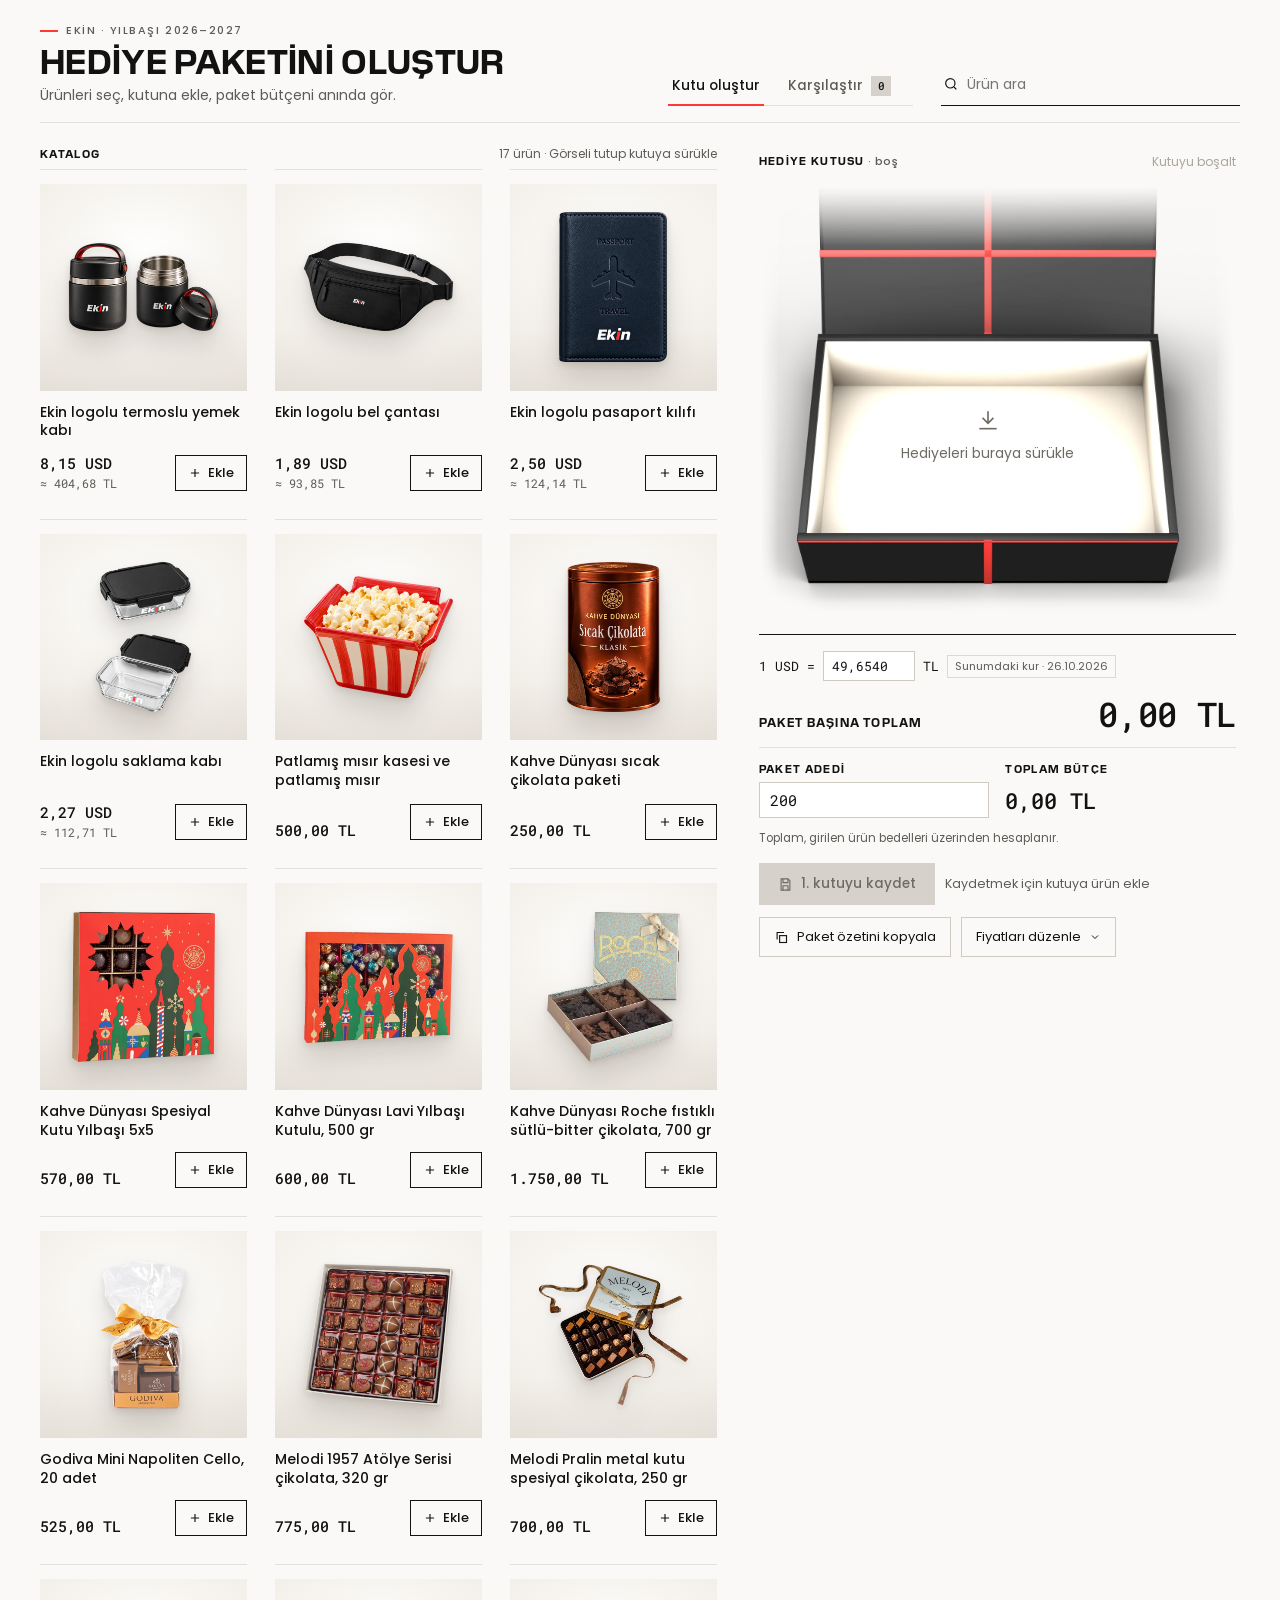
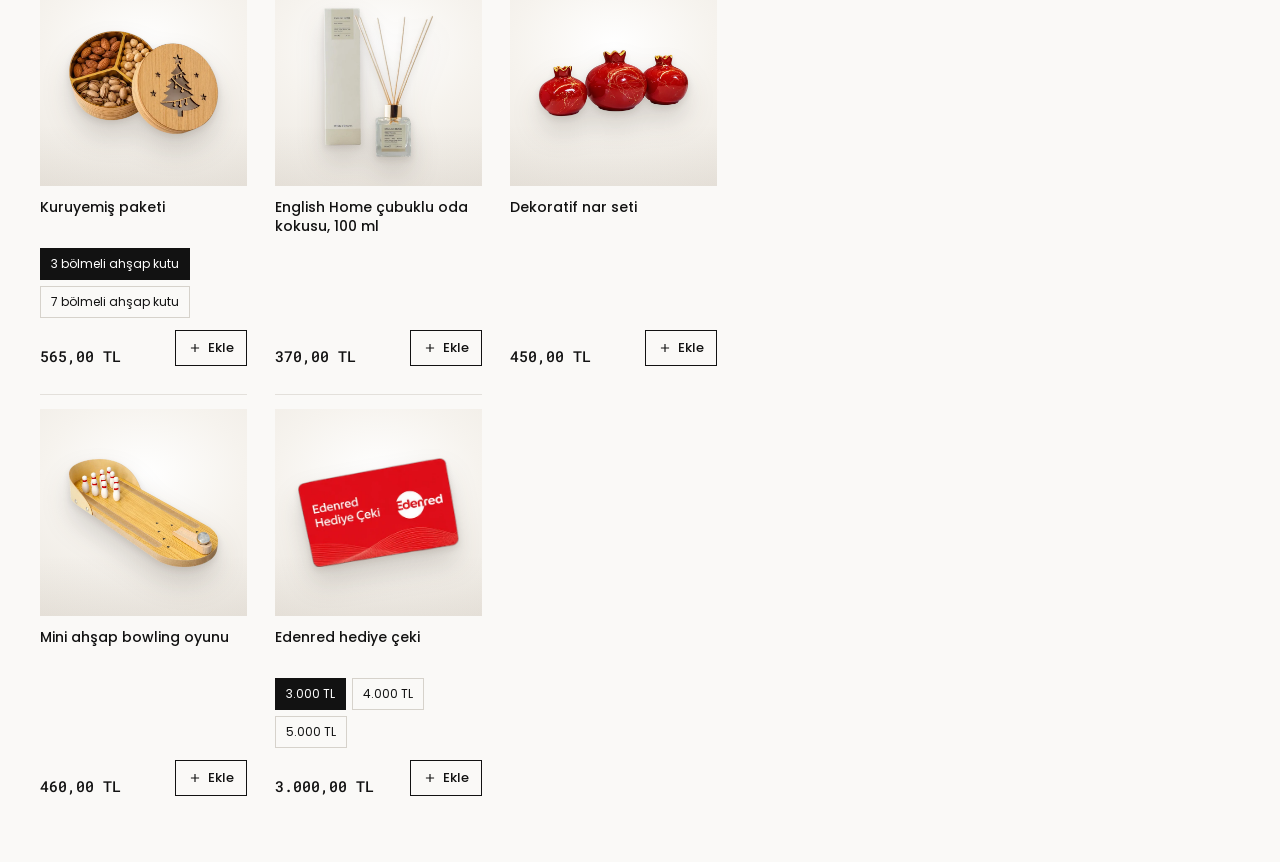
==== commit 60e68105: "Add files via upload" ====
--- a/index.html
+++ b/index.html
@@ -9,7 +9,7 @@
 <link rel="preconnect" href="https://fonts.googleapis.com">
 <link rel="preconnect" href="https://fonts.gstatic.com" crossorigin>
 <link rel="stylesheet" href="https://fonts.googleapis.com/css2?family=Archivo:wdth,wght@125,700;125,800&family=Poppins:wght@400;500;600&family=Roboto+Mono:wght@400;500&display=swap">
-<link rel="stylesheet" href="css/style.css?v=20261126c">
+<link rel="stylesheet" href="css/style.css?v=20261126d">
 </head>
 <body>
 <div class="page">
@@ -155,7 +155,7 @@
 <div id="ghostLayer" aria-hidden="true"></div>
 <div class="sr" id="live" aria-live="polite"></div>
 
-<script src="js/data.js?v=20261126c"></script>
-<script src="js/app.js?v=20261126c"></script>
+<script src="js/data.js?v=20261126d"></script>
+<script src="js/app.js?v=20261126d"></script>
 </body>
 </html>
